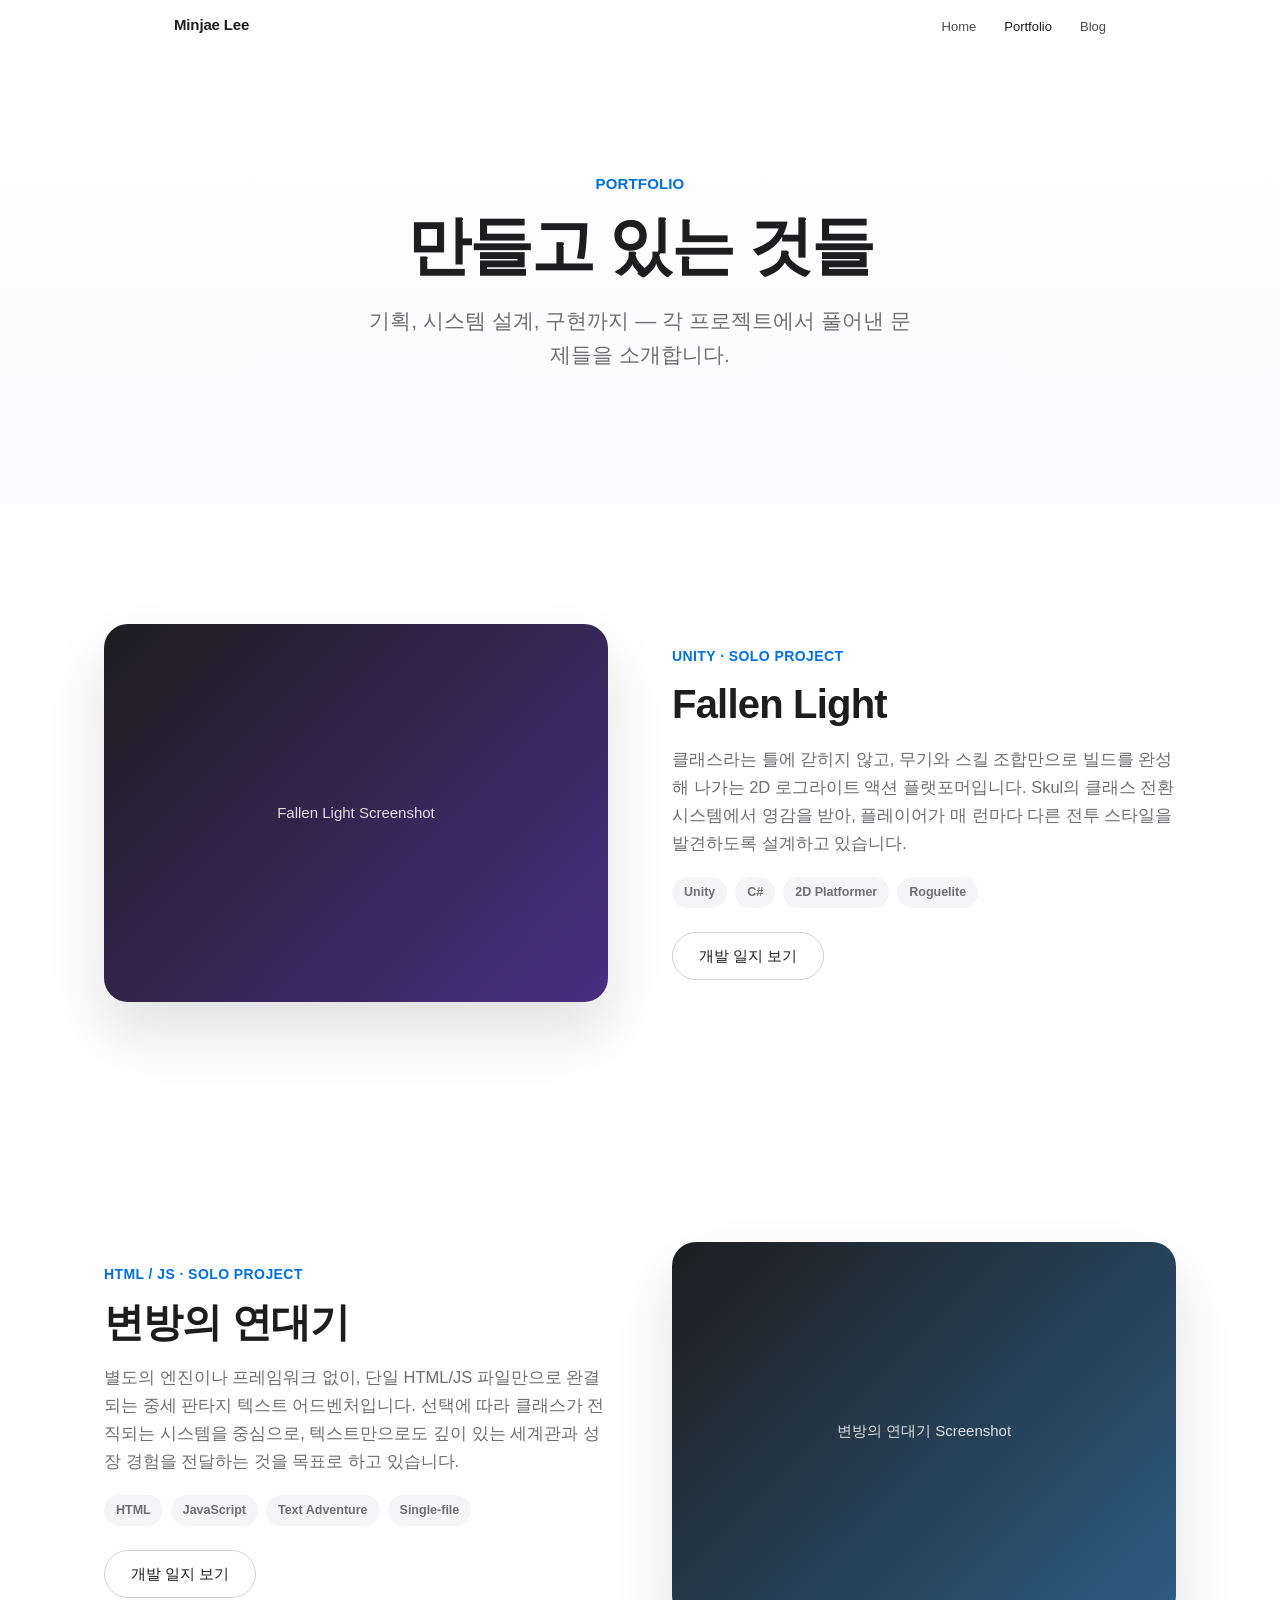
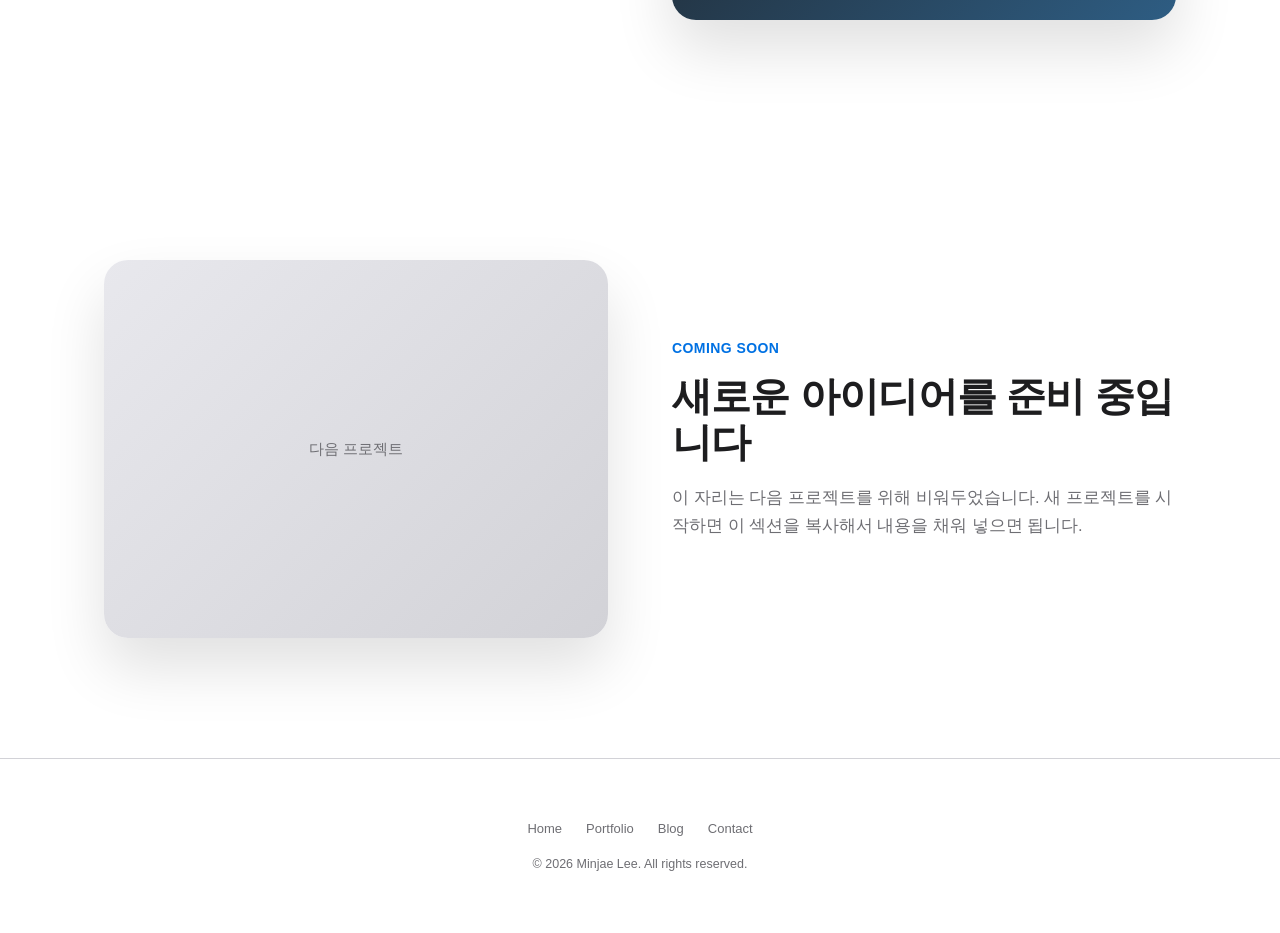
==== portfolio.html @ 65ab0009 "개인 웹사이트 초기 구성: 랜딩, 포트폴리오, 블로그" ====
<!DOCTYPE html>
<html lang="ko">
<head>
<meta charset="UTF-8" />
<meta name="viewport" content="width=device-width, initial-scale=1.0" />
<title>Portfolio — 이민재</title>
<meta name="description" content="이민재의 게임 개발 프로젝트 포트폴리오" />
<link rel="stylesheet" href="css/style.css" />
</head>
<body>

<nav class="nav" id="nav">
  <div class="nav__inner">
    <a href="index.html" class="nav__logo">Minjae Lee</a>
    <ul class="nav__links">
      <li><a href="index.html">Home</a></li>
      <li><a href="portfolio.html" class="active">Portfolio</a></li>
      <li><a href="blog.html">Blog</a></li>
    </ul>
  </div>
</nav>

<section class="hero hero--relative" style="min-height: 56vh;">
  <p class="hero__eyebrow">PORTFOLIO</p>
  <h1 class="hero__title" style="font-size: clamp(36px, 6vw, 64px);">
    만들고 있는 것들
  </h1>
  <p class="hero__desc">
    기획, 시스템 설계, 구현까지 — 각 프로젝트에서 풀어낸 문제들을 소개합니다.
  </p>
</section>

<div class="showcase">

  <!-- Project 1: Fallen Light -->
  <div class="showcase__item" id="fallen-light">
    <div class="showcase__visual reveal" style="--visual-a:#1d1d1f; --visual-b:#4b2e83;">
      Fallen Light Screenshot
    </div>
    <div class="showcase__text reveal reveal-delay-1">
      <p class="showcase__eyebrow">Unity · Solo Project</p>
      <h2 class="showcase__title">Fallen Light</h2>
      <p class="showcase__desc">
        클래스라는 틀에 갇히지 않고, 무기와 스킬 조합만으로 빌드를 완성해
        나가는 2D 로그라이트 액션 플랫포머입니다. Skul의 클래스 전환
        시스템에서 영감을 받아, 플레이어가 매 런마다 다른 전투 스타일을
        발견하도록 설계하고 있습니다.
      </p>
      <div class="showcase__tags">
        <span class="tag">Unity</span>
        <span class="tag">C#</span>
        <span class="tag">2D Platformer</span>
        <span class="tag">Roguelite</span>
      </div>
      <a href="blog.html" class="btn btn--ghost">개발 일지 보기</a>
    </div>
  </div>

  <!-- Project 2: 변방의 연대기 -->
  <div class="showcase__item" id="frontier-chronicle">
    <div class="showcase__visual reveal" style="--visual-a:#1d1d1f; --visual-b:#2e5d83;">
      변방의 연대기 Screenshot
    </div>
    <div class="showcase__text reveal reveal-delay-1">
      <p class="showcase__eyebrow">HTML / JS · Solo Project</p>
      <h2 class="showcase__title">변방의 연대기</h2>
      <p class="showcase__desc">
        별도의 엔진이나 프레임워크 없이, 단일 HTML/JS 파일만으로 완결되는
        중세 판타지 텍스트 어드벤처입니다. 선택에 따라 클래스가 전직되는
        시스템을 중심으로, 텍스트만으로도 깊이 있는 세계관과 성장 경험을
        전달하는 것을 목표로 하고 있습니다.
      </p>
      <div class="showcase__tags">
        <span class="tag">HTML</span>
        <span class="tag">JavaScript</span>
        <span class="tag">Text Adventure</span>
        <span class="tag">Single-file</span>
      </div>
      <a href="blog.html" class="btn btn--ghost">개발 일지 보기</a>
    </div>
  </div>

  <!-- Placeholder for future project -->
  <div class="showcase__item">
    <div class="showcase__visual reveal" style="--visual-a:#e8e8ed; --visual-b:#d2d2d7; color:#6e6e73;">
      다음 프로젝트
    </div>
    <div class="showcase__text reveal reveal-delay-1">
      <p class="showcase__eyebrow">Coming Soon</p>
      <h2 class="showcase__title">새로운 아이디어를 준비 중입니다</h2>
      <p class="showcase__desc">
        이 자리는 다음 프로젝트를 위해 비워두었습니다. 새 프로젝트를
        시작하면 이 섹션을 복사해서 내용을 채워 넣으면 됩니다.
      </p>
    </div>
  </div>

</div>

<footer class="footer">
  <div class="footer__links">
    <a href="index.html">Home</a>
    <a href="portfolio.html">Portfolio</a>
    <a href="blog.html">Blog</a>
    <a href="mailto:dlalswo9793@ajou.ac.kr">Contact</a>
  </div>
  <p class="footer__copy">© 2026 Minjae Lee. All rights reserved.</p>
</footer>

<script src="js/main.js"></script>
</body>
</html>
---- css/style.css ----
/* ==========================================================================
   이민재 개인 웹사이트 — Apple 스타일 미니멀 디자인 시스템
   ========================================================================== */

:root {
  --bg: #ffffff;
  --bg-secondary: #f5f5f7;
  --bg-dark: #000000;
  --text: #1d1d1f;
  --text-secondary: #6e6e73;
  --text-on-dark: #f5f5f7;
  --text-on-dark-secondary: #a1a1a6;
  --accent: #0071e3;
  --accent-hover: #0077ed;
  --border: #d2d2d7;
  --border-dark: #333336;
  --radius-lg: 24px;
  --radius-md: 16px;
  --radius-sm: 10px;
  --ease: cubic-bezier(0.19, 1, 0.22, 1);
  --nav-height: 52px;
}

* {
  margin: 0;
  padding: 0;
  box-sizing: border-box;
}

html {
  scroll-behavior: smooth;
}

body {
  font-family: -apple-system, BlinkMacSystemFont, "Apple SD Gothic Neo",
    "Pretendard Variable", Pretendard, "Segoe UI", Roboto, sans-serif;
  color: var(--text);
  background: var(--bg);
  line-height: 1.5;
  -webkit-font-smoothing: antialiased;
  overflow-x: hidden;
}

a {
  color: inherit;
  text-decoration: none;
}

img {
  max-width: 100%;
  display: block;
}

ul {
  list-style: none;
}

/* --------------------------------------------------------------------------
   Layout helpers
   -------------------------------------------------------------------------- */

.wrap {
  max-width: 980px;
  margin: 0 auto;
  padding: 0 24px;
}

.section {
  padding: 140px 24px;
}

.section--tight {
  padding: 100px 24px;
}

.section--dark {
  background: var(--bg-dark);
  color: var(--text-on-dark);
}

.section--gray {
  background: var(--bg-secondary);
}

.eyebrow {
  font-size: 14px;
  font-weight: 600;
  letter-spacing: 0.02em;
  color: var(--accent);
  margin-bottom: 12px;
  text-transform: uppercase;
}

.section-title {
  font-size: clamp(32px, 5vw, 56px);
  font-weight: 700;
  letter-spacing: -0.015em;
  line-height: 1.1;
  margin-bottom: 20px;
}

.section-subtitle {
  font-size: clamp(17px, 2vw, 21px);
  color: var(--text-secondary);
  max-width: 640px;
  line-height: 1.6;
}

.section--dark .section-subtitle {
  color: var(--text-on-dark-secondary);
}

.center {
  text-align: center;
  margin-left: auto;
  margin-right: auto;
}

/* --------------------------------------------------------------------------
   Reveal-on-scroll animation
   -------------------------------------------------------------------------- */

.reveal {
  opacity: 0;
  transform: translateY(36px);
  transition: opacity 0.9s var(--ease), transform 0.9s var(--ease);
  will-change: opacity, transform;
}

.reveal.visible {
  opacity: 1;
  transform: translateY(0);
}

.reveal-delay-1 { transition-delay: 0.1s; }
.reveal-delay-2 { transition-delay: 0.2s; }
.reveal-delay-3 { transition-delay: 0.3s; }

/* --------------------------------------------------------------------------
   Navigation
   -------------------------------------------------------------------------- */

.nav {
  position: fixed;
  top: 0;
  left: 0;
  right: 0;
  height: var(--nav-height);
  display: flex;
  align-items: center;
  justify-content: center;
  z-index: 1000;
  background: rgba(255, 255, 255, 0.72);
  backdrop-filter: saturate(180%) blur(20px);
  -webkit-backdrop-filter: saturate(180%) blur(20px);
  border-bottom: 1px solid transparent;
  transition: border-color 0.4s var(--ease), background 0.4s var(--ease);
}

.nav.scrolled {
  border-bottom-color: var(--border);
}

.nav__inner {
  width: 100%;
  max-width: 980px;
  padding: 0 24px;
  display: flex;
  align-items: center;
  justify-content: space-between;
}

.nav__logo {
  font-weight: 700;
  font-size: 15px;
  letter-spacing: -0.01em;
}

.nav__links {
  display: flex;
  gap: 28px;
}

.nav__links a {
  font-size: 13px;
  color: var(--text);
  opacity: 0.8;
  transition: opacity 0.2s var(--ease);
}

.nav__links a:hover,
.nav__links a.active {
  opacity: 1;
}

/* --------------------------------------------------------------------------
   Hero
   -------------------------------------------------------------------------- */

.hero {
  min-height: 92vh;
  display: flex;
  flex-direction: column;
  align-items: center;
  justify-content: center;
  text-align: center;
  padding: 160px 24px 80px;
  background: linear-gradient(180deg, #ffffff 0%, #fbfbfd 100%);
}

.hero__eyebrow {
  font-size: 15px;
  font-weight: 600;
  color: var(--accent);
  margin-bottom: 18px;
  letter-spacing: 0.01em;
}

.hero__title {
  font-size: clamp(40px, 8vw, 88px);
  font-weight: 700;
  letter-spacing: -0.03em;
  line-height: 1.05;
  margin-bottom: 24px;
}

.hero__title span {
  display: block;
  color: var(--text-secondary);
  font-size: clamp(20px, 3vw, 30px);
  font-weight: 500;
  margin-top: 18px;
  letter-spacing: -0.01em;
}

.hero__desc {
  font-size: clamp(17px, 2vw, 21px);
  color: var(--text-secondary);
  max-width: 560px;
  margin: 0 auto 40px;
  line-height: 1.6;
}

.hero__actions {
  display: flex;
  gap: 14px;
  justify-content: center;
  flex-wrap: wrap;
}

.hero__scroll-cue {
  position: absolute;
  bottom: 36px;
  left: 50%;
  transform: translateX(-50%);
  width: 22px;
  height: 34px;
  border: 2px solid var(--border);
  border-radius: 20px;
  display: flex;
  justify-content: center;
  padding-top: 6px;
}

.hero__scroll-cue::before {
  content: "";
  width: 4px;
  height: 8px;
  background: var(--text-secondary);
  border-radius: 4px;
  animation: scrollcue 1.8s infinite;
}

@keyframes scrollcue {
  0% { opacity: 1; transform: translateY(0); }
  70% { opacity: 0; transform: translateY(10px); }
  100% { opacity: 0; transform: translateY(0); }
}

.hero--relative {
  position: relative;
}

/* --------------------------------------------------------------------------
   Buttons
   -------------------------------------------------------------------------- */

.btn {
  display: inline-flex;
  align-items: center;
  justify-content: center;
  padding: 12px 26px;
  border-radius: 980px;
  font-size: 15px;
  font-weight: 500;
  transition: transform 0.25s var(--ease), background 0.25s var(--ease), opacity 0.25s var(--ease);
  border: 1px solid transparent;
}

.btn--primary {
  background: var(--accent);
  color: #fff;
}

.btn--primary:hover {
  background: var(--accent-hover);
  transform: translateY(-1px);
}

.btn--ghost {
  border-color: var(--border);
  color: var(--text);
}

.btn--ghost:hover {
  border-color: var(--text-secondary);
}

.section--dark .btn--ghost {
  border-color: var(--border-dark);
  color: var(--text-on-dark);
}

/* --------------------------------------------------------------------------
   Cards (project / blog preview)
   -------------------------------------------------------------------------- */

.card-grid {
  display: grid;
  grid-template-columns: repeat(auto-fit, minmax(280px, 1fr));
  gap: 24px;
  margin-top: 56px;
}

.card {
  background: var(--bg);
  border: 1px solid var(--border);
  border-radius: var(--radius-lg);
  overflow: hidden;
  transition: transform 0.4s var(--ease), box-shadow 0.4s var(--ease);
}

.card:hover {
  transform: translateY(-6px);
  box-shadow: 0 24px 48px rgba(0, 0, 0, 0.08);
}

.card__visual {
  height: 200px;
  background: linear-gradient(135deg, var(--visual-a, #1d1d1f), var(--visual-b, #434344));
  display: flex;
  align-items: center;
  justify-content: center;
  color: rgba(255, 255, 255, 0.9);
  font-size: 14px;
  letter-spacing: 0.02em;
}

.card__body {
  padding: 26px 28px 30px;
}

.card__tag {
  font-size: 12px;
  font-weight: 600;
  color: var(--accent);
  text-transform: uppercase;
  letter-spacing: 0.03em;
  margin-bottom: 8px;
}

.card__title {
  font-size: 20px;
  font-weight: 700;
  margin-bottom: 8px;
  letter-spacing: -0.01em;
}

.card__desc {
  font-size: 14.5px;
  color: var(--text-secondary);
  line-height: 1.55;
  margin-bottom: 16px;
}

.card__meta {
  font-size: 13px;
  color: var(--text-secondary);
  display: flex;
  justify-content: space-between;
  align-items: center;
}

.card__link {
  font-size: 14px;
  font-weight: 600;
  color: var(--accent);
}

.card__link::after {
  content: "  ›";
}

/* --------------------------------------------------------------------------
   Project showcase (portfolio.html) — alternating full-bleed sections
   -------------------------------------------------------------------------- */

.showcase {
  display: flex;
  flex-direction: column;
  gap: 0;
}

.showcase__item {
  display: grid;
  grid-template-columns: 1fr 1fr;
  align-items: center;
  gap: 64px;
  padding: 120px 24px;
  max-width: 1120px;
  margin: 0 auto;
}

.showcase__item:nth-child(even) {
  grid-template-columns: 1fr 1fr;
}

.showcase__item:nth-child(even) .showcase__visual {
  order: 2;
}

.showcase__visual {
  aspect-ratio: 4 / 3;
  border-radius: var(--radius-lg);
  background: linear-gradient(135deg, var(--visual-a, #1d1d1f), var(--visual-b, #434344));
  display: flex;
  align-items: center;
  justify-content: center;
  color: rgba(255, 255, 255, 0.85);
  font-size: 15px;
  box-shadow: 0 30px 60px rgba(0, 0, 0, 0.12);
}

.showcase__eyebrow {
  font-size: 14px;
  font-weight: 600;
  color: var(--accent);
  text-transform: uppercase;
  letter-spacing: 0.03em;
  margin-bottom: 14px;
}

.showcase__title {
  font-size: clamp(28px, 4vw, 40px);
  font-weight: 700;
  letter-spacing: -0.02em;
  margin-bottom: 18px;
  line-height: 1.15;
}

.showcase__desc {
  font-size: 16.5px;
  color: var(--text-secondary);
  line-height: 1.7;
  margin-bottom: 20px;
}

.showcase__tags {
  display: flex;
  flex-wrap: wrap;
  gap: 8px;
  margin-bottom: 24px;
}

.tag {
  font-size: 12.5px;
  font-weight: 600;
  padding: 6px 12px;
  border-radius: 980px;
  background: var(--bg-secondary);
  color: var(--text-secondary);
}

@media (max-width: 760px) {
  .showcase__item,
  .showcase__item:nth-child(even) {
    grid-template-columns: 1fr;
    gap: 32px;
    padding: 80px 24px;
  }
  .showcase__item:nth-child(even) .showcase__visual {
    order: 0;
  }
}

/* --------------------------------------------------------------------------
   Blog list / post
   -------------------------------------------------------------------------- */

.post-list {
  display: flex;
  flex-direction: column;
  margin-top: 48px;
}

.post-row {
  display: flex;
  justify-content: space-between;
  align-items: baseline;
  gap: 24px;
  padding: 28px 0;
  border-bottom: 1px solid var(--border);
  transition: opacity 0.2s var(--ease);
}

.post-row:hover {
  opacity: 0.6;
}

.post-row__title {
  font-size: 19px;
  font-weight: 600;
  letter-spacing: -0.01em;
}

.post-row__excerpt {
  font-size: 14.5px;
  color: var(--text-secondary);
  margin-top: 6px;
  max-width: 560px;
}

.post-row__date {
  font-size: 13px;
  color: var(--text-secondary);
  white-space: nowrap;
}

.post-detail__date {
  font-size: 14px;
  color: var(--text-secondary);
  margin-bottom: 8px;
}

.post-detail__title {
  font-size: clamp(30px, 5vw, 44px);
  font-weight: 700;
  letter-spacing: -0.02em;
  line-height: 1.15;
  margin-bottom: 32px;
}

.post-detail__body {
  font-size: 17px;
  line-height: 1.85;
  color: var(--text);
}

.post-detail__body p {
  margin-bottom: 22px;
}

.post-detail__body h2 {
  font-size: 24px;
  font-weight: 700;
  margin: 40px 0 16px;
  letter-spacing: -0.01em;
}

.back-link {
  display: inline-flex;
  align-items: center;
  gap: 6px;
  font-size: 14px;
  font-weight: 600;
  color: var(--accent);
  margin-bottom: 40px;
}

.back-link::before {
  content: "‹";
  font-size: 18px;
}

.empty-state {
  color: var(--text-secondary);
  font-size: 15px;
  margin-top: 48px;
}

/* --------------------------------------------------------------------------
   Footer
   -------------------------------------------------------------------------- */

.footer {
  padding: 60px 24px;
  border-top: 1px solid var(--border);
  text-align: center;
}

.footer__links {
  display: flex;
  justify-content: center;
  gap: 24px;
  margin-bottom: 16px;
}

.footer__links a {
  font-size: 13px;
  color: var(--text-secondary);
}

.footer__links a:hover {
  color: var(--text);
}

.footer__copy {
  font-size: 12.5px;
  color: var(--text-secondary);
}
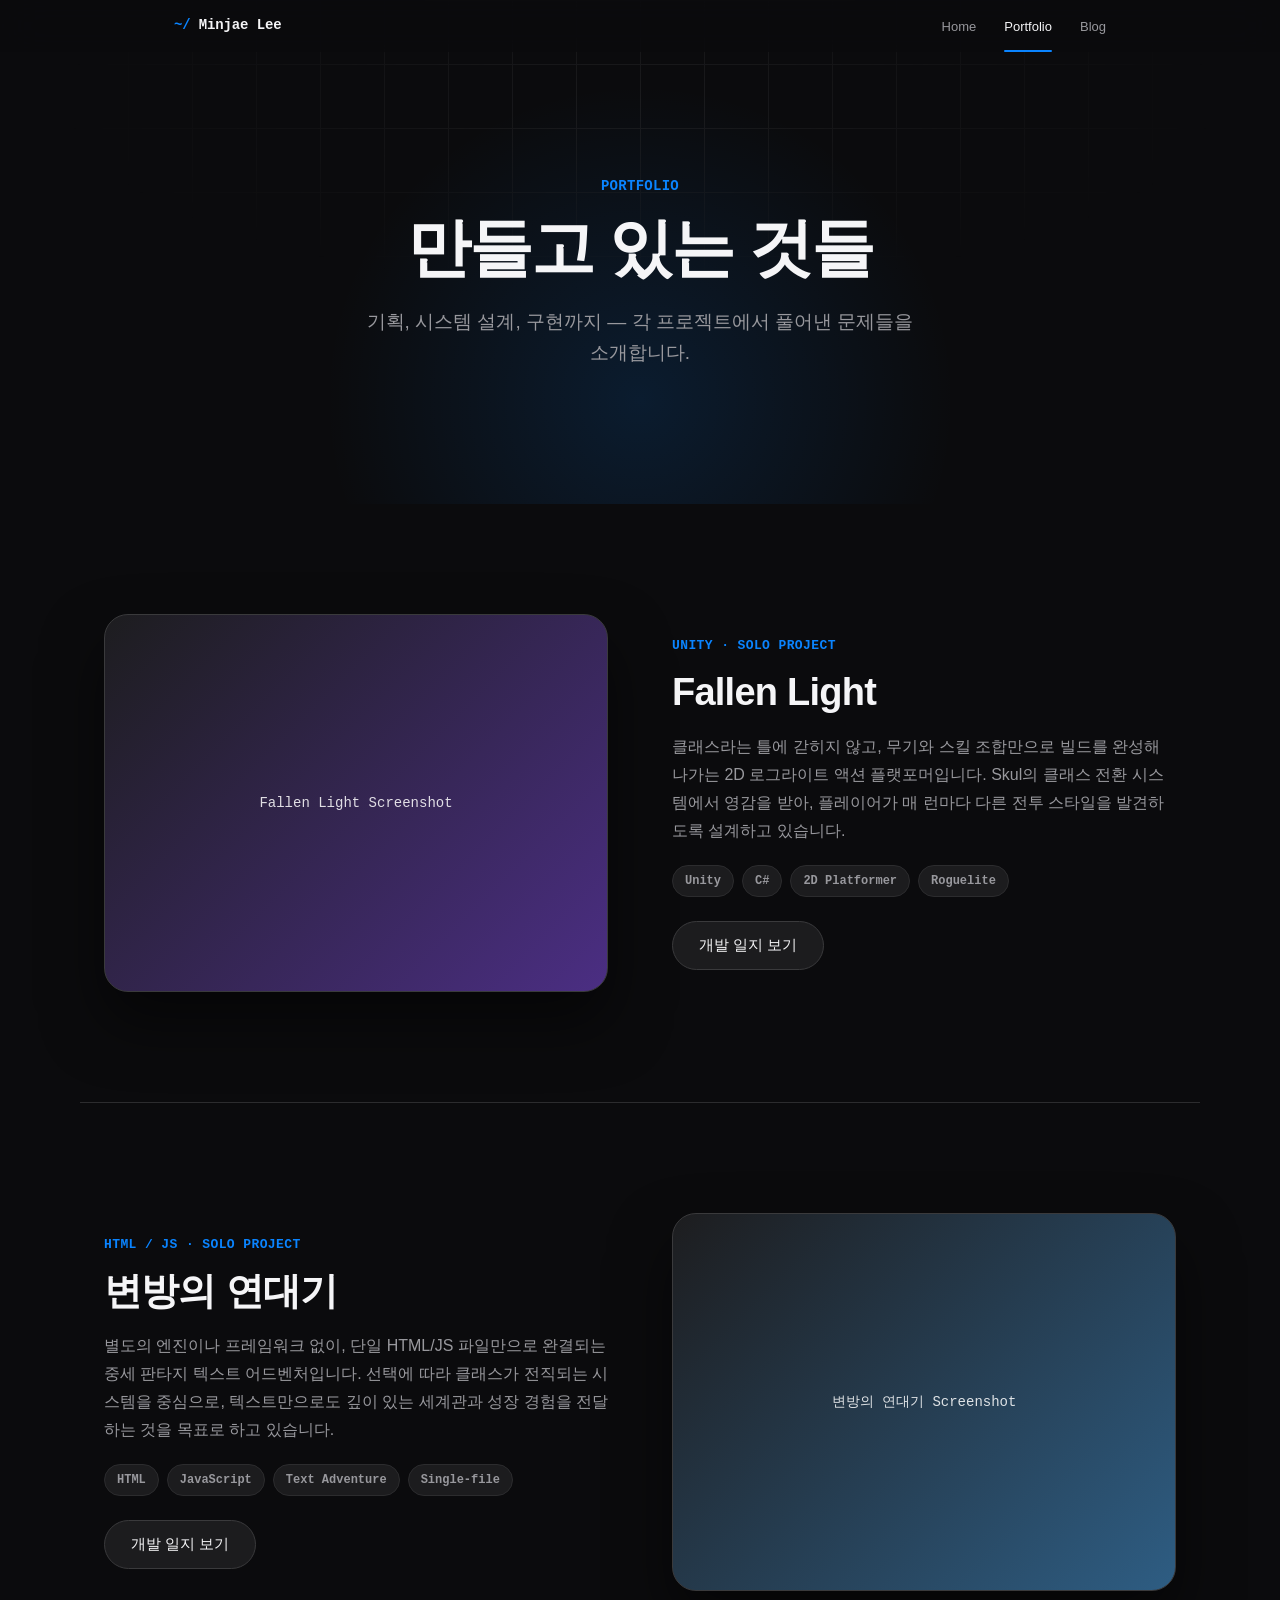
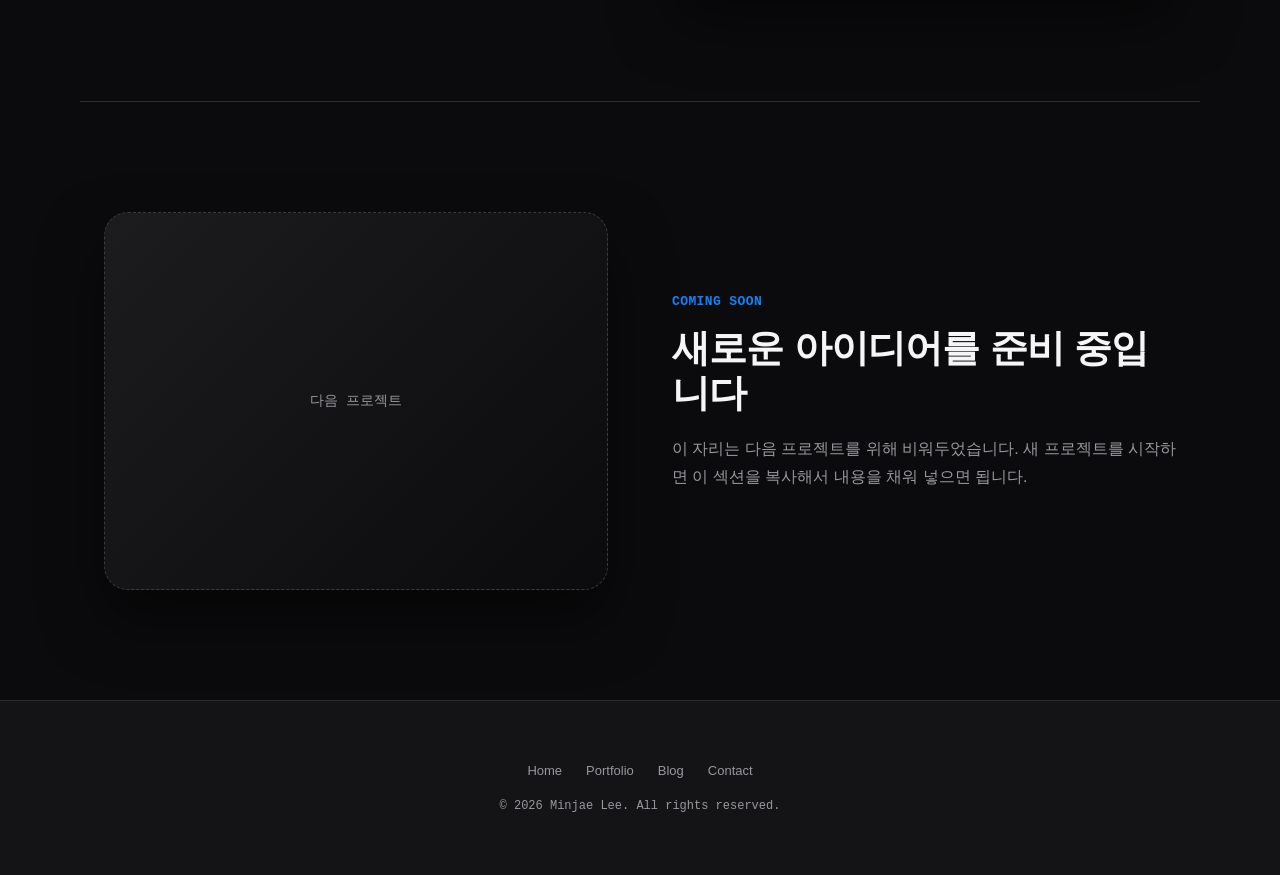
==== commit dbf1576e: "다크 테마 + 개발자 스타일 레이아웃 개선" ====
--- a/portfolio.html
+++ b/portfolio.html
@@ -82,7 +82,7 @@
 
   <!-- Placeholder for future project -->
   <div class="showcase__item">
-    <div class="showcase__visual reveal" style="--visual-a:#e8e8ed; --visual-b:#d2d2d7; color:#6e6e73;">
+    <div class="showcase__visual reveal" style="--visual-a:#1c1c1e; --visual-b:#0b0b0d; color:#98989d; border-style:dashed;">
       다음 프로젝트
     </div>
     <div class="showcase__text reveal reveal-delay-1">
--- a/css/style.css
+++ b/css/style.css
@@ -1,24 +1,38 @@
 /* ==========================================================================
-   이민재 개인 웹사이트 — Apple 스타일 미니멀 디자인 시스템
+   이민재 개인 웹사이트 — 다크 테마 / 개발자 감성 디자인 시스템
+   (휴대폰 다크모드 톤 + Apple 제품 페이지의 여백/타이포/스크롤 리빌 구조)
    ========================================================================== */
 
 :root {
-  --bg: #ffffff;
-  --bg-secondary: #f5f5f7;
-  --bg-dark: #000000;
-  --text: #1d1d1f;
-  --text-secondary: #6e6e73;
-  --text-on-dark: #f5f5f7;
-  --text-on-dark-secondary: #a1a1a6;
-  --accent: #0071e3;
-  --accent-hover: #0077ed;
-  --border: #d2d2d7;
-  --border-dark: #333336;
+  /* 배경 레이어 (아래로 갈수록 한 단계씩 밝아지는 표면) */
+  --bg: #0b0b0d;
+  --bg-elevated: #1c1c1e;
+  --bg-secondary: #141416;
+  --bg-panel: #17181c;
+
+  /* 텍스트 */
+  --text: #f5f5f7;
+  --text-secondary: #98989d;
+  --text-on-dark: var(--text);
+  --text-on-dark-secondary: var(--text-secondary);
+
+  /* 포인트 컬러: iOS 다크모드 시스템 블루 */
+  --accent: #0a84ff;
+  --accent-hover: #3aa0ff;
+  --accent-soft: rgba(10, 132, 255, 0.14);
+  --accent-glow: rgba(10, 132, 255, 0.35);
+
+  /* 보더 */
+  --border: #2c2c2e;
+  --border-strong: #3a3a3c;
+
   --radius-lg: 24px;
   --radius-md: 16px;
   --radius-sm: 10px;
   --ease: cubic-bezier(0.19, 1, 0.22, 1);
   --nav-height: 52px;
+  --mono: ui-monospace, "SF Mono", "JetBrains Mono", "Fira Code", Menlo,
+    Consolas, monospace;
 }
 
 * {
@@ -66,48 +80,55 @@
 }
 
 .section {
-  padding: 140px 24px;
+  padding: 120px 24px;
+  position: relative;
 }
 
 .section--tight {
-  padding: 100px 24px;
+  padding: 90px 24px;
 }
 
 .section--dark {
-  background: var(--bg-dark);
-  color: var(--text-on-dark);
+  background: radial-gradient(ellipse 900px 420px at 50% 0%, var(--accent-soft), transparent 70%),
+    var(--bg-panel);
+  border-top: 1px solid var(--border);
+  border-bottom: 1px solid var(--border);
 }
 
 .section--gray {
   background: var(--bg-secondary);
+  border-top: 1px solid var(--border);
+  border-bottom: 1px solid var(--border);
 }
 
 .eyebrow {
-  font-size: 14px;
+  font-family: var(--mono);
+  font-size: 13px;
   font-weight: 600;
   letter-spacing: 0.02em;
   color: var(--accent);
-  margin-bottom: 12px;
+  margin-bottom: 14px;
   text-transform: uppercase;
 }
 
+.eyebrow::before {
+  content: "// ";
+  color: var(--text-secondary);
+}
+
 .section-title {
-  font-size: clamp(32px, 5vw, 56px);
+  font-size: clamp(32px, 5vw, 52px);
   font-weight: 700;
   letter-spacing: -0.015em;
-  line-height: 1.1;
+  line-height: 1.15;
   margin-bottom: 20px;
 }
 
 .section-subtitle {
-  font-size: clamp(17px, 2vw, 21px);
-  color: var(--text-secondary);
-  max-width: 640px;
-  line-height: 1.6;
-}
-
-.section--dark .section-subtitle {
-  color: var(--text-on-dark-secondary);
+  font-size: clamp(16px, 2vw, 19px);
+  color: var(--text-secondary);
+  max-width: 620px;
+  line-height: 1.65;
 }
 
 .center {
@@ -122,8 +143,8 @@
 
 .reveal {
   opacity: 0;
-  transform: translateY(36px);
-  transition: opacity 0.9s var(--ease), transform 0.9s var(--ease);
+  transform: translateY(32px);
+  transition: opacity 0.8s var(--ease), transform 0.8s var(--ease);
   will-change: opacity, transform;
 }
 
@@ -150,7 +171,7 @@
   align-items: center;
   justify-content: center;
   z-index: 1000;
-  background: rgba(255, 255, 255, 0.72);
+  background: rgba(11, 11, 13, 0.7);
   backdrop-filter: saturate(180%) blur(20px);
   -webkit-backdrop-filter: saturate(180%) blur(20px);
   border-bottom: 1px solid transparent;
@@ -171,9 +192,16 @@
 }
 
 .nav__logo {
-  font-weight: 700;
-  font-size: 15px;
+  font-family: var(--mono);
+  font-weight: 600;
+  font-size: 14px;
   letter-spacing: -0.01em;
+  color: var(--text);
+}
+
+.nav__logo::before {
+  content: "~/ ";
+  color: var(--accent);
 }
 
 .nav__links {
@@ -183,14 +211,25 @@
 
 .nav__links a {
   font-size: 13px;
-  color: var(--text);
-  opacity: 0.8;
-  transition: opacity 0.2s var(--ease);
+  color: var(--text-secondary);
+  transition: color 0.2s var(--ease);
+  position: relative;
 }
 
 .nav__links a:hover,
 .nav__links a.active {
-  opacity: 1;
+  color: var(--text);
+}
+
+.nav__links a.active::after {
+  content: "";
+  position: absolute;
+  left: 0;
+  right: 0;
+  bottom: -18px;
+  height: 2px;
+  background: var(--accent);
+  border-radius: 2px;
 }
 
 /* --------------------------------------------------------------------------
@@ -205,19 +244,57 @@
   justify-content: center;
   text-align: center;
   padding: 160px 24px 80px;
-  background: linear-gradient(180deg, #ffffff 0%, #fbfbfd 100%);
+  background: var(--bg);
+}
+
+.hero--relative {
+  position: relative;
+  overflow: hidden;
+}
+
+.hero--relative::before {
+  content: "";
+  position: absolute;
+  top: -10%;
+  left: 50%;
+  width: 900px;
+  height: 900px;
+  transform: translateX(-50%);
+  background: radial-gradient(closest-side, var(--accent-soft), transparent 70%);
+  pointer-events: none;
+  z-index: 0;
+}
+
+.hero--relative::after {
+  content: "";
+  position: absolute;
+  inset: 0;
+  background-image: linear-gradient(var(--border) 1px, transparent 1px),
+    linear-gradient(90deg, var(--border) 1px, transparent 1px);
+  background-size: 64px 64px;
+  mask-image: radial-gradient(ellipse 60% 50% at 50% 20%, #000 0%, transparent 75%);
+  -webkit-mask-image: radial-gradient(ellipse 60% 50% at 50% 20%, #000 0%, transparent 75%);
+  opacity: 0.5;
+  pointer-events: none;
+  z-index: 0;
+}
+
+.hero > * {
+  position: relative;
+  z-index: 1;
 }
 
 .hero__eyebrow {
-  font-size: 15px;
+  font-family: var(--mono);
+  font-size: 14px;
   font-weight: 600;
   color: var(--accent);
   margin-bottom: 18px;
-  letter-spacing: 0.01em;
+  letter-spacing: 0.02em;
 }
 
 .hero__title {
-  font-size: clamp(40px, 8vw, 88px);
+  font-size: clamp(40px, 8vw, 84px);
   font-weight: 700;
   letter-spacing: -0.03em;
   line-height: 1.05;
@@ -227,18 +304,18 @@
 .hero__title span {
   display: block;
   color: var(--text-secondary);
-  font-size: clamp(20px, 3vw, 30px);
+  font-size: clamp(19px, 3vw, 28px);
   font-weight: 500;
   margin-top: 18px;
   letter-spacing: -0.01em;
 }
 
 .hero__desc {
-  font-size: clamp(17px, 2vw, 21px);
+  font-size: clamp(16px, 2vw, 19px);
   color: var(--text-secondary);
   max-width: 560px;
   margin: 0 auto 40px;
-  line-height: 1.6;
+  line-height: 1.65;
 }
 
 .hero__actions {
@@ -255,18 +332,19 @@
   transform: translateX(-50%);
   width: 22px;
   height: 34px;
-  border: 2px solid var(--border);
+  border: 2px solid var(--border-strong);
   border-radius: 20px;
   display: flex;
   justify-content: center;
   padding-top: 6px;
+  z-index: 1;
 }
 
 .hero__scroll-cue::before {
   content: "";
   width: 4px;
   height: 8px;
-  background: var(--text-secondary);
+  background: var(--accent);
   border-radius: 4px;
   animation: scrollcue 1.8s infinite;
 }
@@ -275,10 +353,6 @@
   0% { opacity: 1; transform: translateY(0); }
   70% { opacity: 0; transform: translateY(10px); }
   100% { opacity: 0; transform: translateY(0); }
-}
-
-.hero--relative {
-  position: relative;
 }
 
 /* --------------------------------------------------------------------------
@@ -293,7 +367,8 @@
   border-radius: 980px;
   font-size: 15px;
   font-weight: 500;
-  transition: transform 0.25s var(--ease), background 0.25s var(--ease), opacity 0.25s var(--ease);
+  transition: transform 0.25s var(--ease), background 0.25s var(--ease),
+    box-shadow 0.25s var(--ease), border-color 0.25s var(--ease);
   border: 1px solid transparent;
 }
 
@@ -305,20 +380,18 @@
 .btn--primary:hover {
   background: var(--accent-hover);
   transform: translateY(-1px);
+  box-shadow: 0 8px 24px var(--accent-glow);
 }
 
 .btn--ghost {
-  border-color: var(--border);
+  border-color: var(--border-strong);
   color: var(--text);
+  background: var(--bg-elevated);
 }
 
 .btn--ghost:hover {
-  border-color: var(--text-secondary);
-}
-
-.section--dark .btn--ghost {
-  border-color: var(--border-dark);
-  color: var(--text-on-dark);
+  border-color: var(--accent);
+  color: var(--accent);
 }
 
 /* --------------------------------------------------------------------------
@@ -333,16 +406,19 @@
 }
 
 .card {
-  background: var(--bg);
+  background: var(--bg-elevated);
   border: 1px solid var(--border);
   border-radius: var(--radius-lg);
   overflow: hidden;
-  transition: transform 0.4s var(--ease), box-shadow 0.4s var(--ease);
+  transition: transform 0.4s var(--ease), box-shadow 0.4s var(--ease),
+    border-color 0.4s var(--ease);
 }
 
 .card:hover {
   transform: translateY(-6px);
-  box-shadow: 0 24px 48px rgba(0, 0, 0, 0.08);
+  border-color: var(--border-strong);
+  box-shadow: 0 24px 48px rgba(0, 0, 0, 0.45), 0 0 0 1px var(--border-strong),
+    0 0 32px var(--accent-soft);
 }
 
 .card__visual {
@@ -352,6 +428,7 @@
   align-items: center;
   justify-content: center;
   color: rgba(255, 255, 255, 0.9);
+  font-family: var(--mono);
   font-size: 14px;
   letter-spacing: 0.02em;
 }
@@ -361,6 +438,7 @@
 }
 
 .card__tag {
+  font-family: var(--mono);
   font-size: 12px;
   font-weight: 600;
   color: var(--accent);
@@ -389,6 +467,8 @@
   display: flex;
   justify-content: space-between;
   align-items: center;
+  padding-top: 14px;
+  border-top: 1px solid var(--border);
 }
 
 .card__link {
@@ -416,13 +496,14 @@
   grid-template-columns: 1fr 1fr;
   align-items: center;
   gap: 64px;
-  padding: 120px 24px;
+  padding: 110px 24px;
   max-width: 1120px;
   margin: 0 auto;
-}
-
-.showcase__item:nth-child(even) {
-  grid-template-columns: 1fr 1fr;
+  border-bottom: 1px solid var(--border);
+}
+
+.showcase__item:last-child {
+  border-bottom: none;
 }
 
 .showcase__item:nth-child(even) .showcase__visual {
@@ -437,12 +518,15 @@
   align-items: center;
   justify-content: center;
   color: rgba(255, 255, 255, 0.85);
-  font-size: 15px;
-  box-shadow: 0 30px 60px rgba(0, 0, 0, 0.12);
+  font-family: var(--mono);
+  font-size: 14px;
+  border: 1px solid var(--border-strong);
+  box-shadow: 0 30px 60px rgba(0, 0, 0, 0.5);
 }
 
 .showcase__eyebrow {
-  font-size: 14px;
+  font-family: var(--mono);
+  font-size: 13px;
   font-weight: 600;
   color: var(--accent);
   text-transform: uppercase;
@@ -451,17 +535,17 @@
 }
 
 .showcase__title {
-  font-size: clamp(28px, 4vw, 40px);
+  font-size: clamp(26px, 4vw, 38px);
   font-weight: 700;
   letter-spacing: -0.02em;
   margin-bottom: 18px;
-  line-height: 1.15;
+  line-height: 1.2;
 }
 
 .showcase__desc {
-  font-size: 16.5px;
-  color: var(--text-secondary);
-  line-height: 1.7;
+  font-size: 16px;
+  color: var(--text-secondary);
+  line-height: 1.75;
   margin-bottom: 20px;
 }
 
@@ -473,20 +557,21 @@
 }
 
 .tag {
-  font-size: 12.5px;
+  font-family: var(--mono);
+  font-size: 12px;
   font-weight: 600;
   padding: 6px 12px;
   border-radius: 980px;
-  background: var(--bg-secondary);
+  background: var(--bg-elevated);
+  border: 1px solid var(--border);
   color: var(--text-secondary);
 }
 
 @media (max-width: 760px) {
-  .showcase__item,
-  .showcase__item:nth-child(even) {
+  .showcase__item {
     grid-template-columns: 1fr;
     gap: 32px;
-    padding: 80px 24px;
+    padding: 72px 24px;
   }
   .showcase__item:nth-child(even) .showcase__visual {
     order: 0;
@@ -508,45 +593,49 @@
   justify-content: space-between;
   align-items: baseline;
   gap: 24px;
-  padding: 28px 0;
+  padding: 26px 20px;
+  margin: 0 -20px;
+  border-radius: var(--radius-sm);
   border-bottom: 1px solid var(--border);
-  transition: opacity 0.2s var(--ease);
+  transition: background 0.25s var(--ease);
 }
 
 .post-row:hover {
-  opacity: 0.6;
+  background: var(--bg-elevated);
 }
 
 .post-row__title {
-  font-size: 19px;
+  font-size: 18px;
   font-weight: 600;
   letter-spacing: -0.01em;
 }
 
 .post-row__excerpt {
-  font-size: 14.5px;
+  font-size: 14px;
   color: var(--text-secondary);
   margin-top: 6px;
   max-width: 560px;
 }
 
 .post-row__date {
+  font-family: var(--mono);
+  font-size: 12.5px;
+  color: var(--text-secondary);
+  white-space: nowrap;
+}
+
+.post-detail__date {
+  font-family: var(--mono);
   font-size: 13px;
   color: var(--text-secondary);
-  white-space: nowrap;
-}
-
-.post-detail__date {
-  font-size: 14px;
-  color: var(--text-secondary);
   margin-bottom: 8px;
 }
 
 .post-detail__title {
-  font-size: clamp(30px, 5vw, 44px);
+  font-size: clamp(28px, 5vw, 42px);
   font-weight: 700;
   letter-spacing: -0.02em;
-  line-height: 1.15;
+  line-height: 1.2;
   margin-bottom: 32px;
 }
 
@@ -561,16 +650,26 @@
 }
 
 .post-detail__body h2 {
-  font-size: 24px;
+  font-size: 23px;
   font-weight: 700;
   margin: 40px 0 16px;
   letter-spacing: -0.01em;
 }
 
+.post-detail__body code {
+  font-family: var(--mono);
+  background: var(--bg-elevated);
+  border: 1px solid var(--border);
+  padding: 2px 6px;
+  border-radius: 6px;
+  font-size: 0.9em;
+}
+
 .back-link {
   display: inline-flex;
   align-items: center;
   gap: 6px;
+  font-family: var(--mono);
   font-size: 14px;
   font-weight: 600;
   color: var(--accent);
@@ -596,6 +695,7 @@
   padding: 60px 24px;
   border-top: 1px solid var(--border);
   text-align: center;
+  background: var(--bg-secondary);
 }
 
 .footer__links {
@@ -611,10 +711,11 @@
 }
 
 .footer__links a:hover {
-  color: var(--text);
+  color: var(--accent);
 }
 
 .footer__copy {
-  font-size: 12.5px;
-  color: var(--text-secondary);
-}
+  font-family: var(--mono);
+  font-size: 12px;
+  color: var(--text-secondary);
+}
